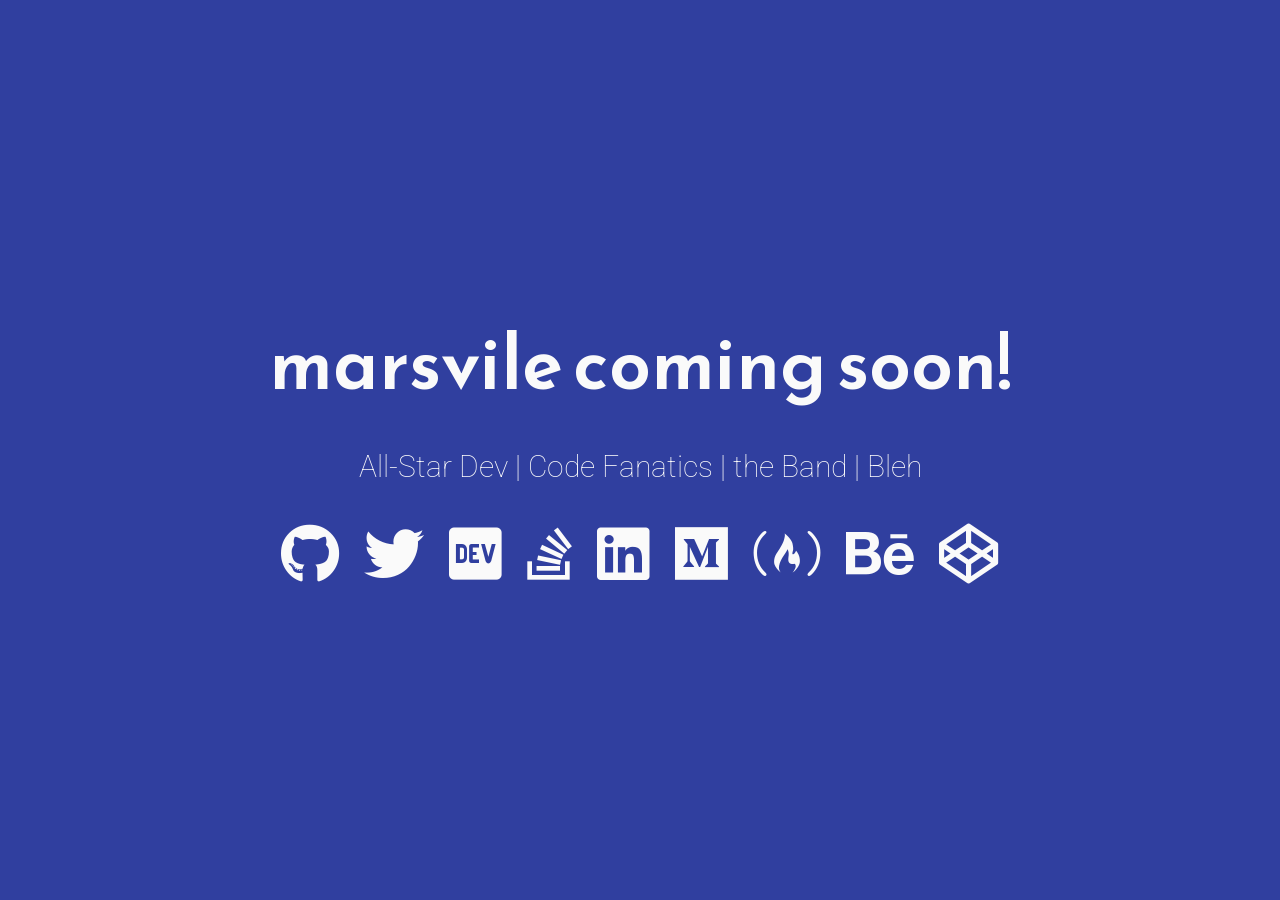
==== index.html @ de9ce1c8 "Update index.html" ====
<!DOCTYPE html>
<html>
<head>
	<meta charset="utf-8">
	<meta http-equiv="X-UA-Compatible" content="IE=edge">
	<meta name="viewport" content="width=device-width, initial-scale=1.0">

	<title>marsvile.com | blue wave company |zeron?Stoud Inc.</title>

	<link rel="icon" href="favicon.ico" type="image/png" />

	<link href="https://fonts.googleapis.com/css?family=Reem+Kufi|Roboto:300" rel="stylesheet">
	<link href="https://use.fontawesome.com/releases/v5.13.1/css/all.css" rel="stylesheet">
	<link rel="stylesheet" href="css/reset.css">
	<link rel="stylesheet" href="css/styles.css">
	<link rel="stylesheet" href="css/themes/indigo-white.css">
	<!-- <link rel="stylesheet" href="css/themes/green-white.css"> -->
	<!-- <link rel="stylesheet" href="css/themes/red-white.css"> -->
	<!-- <link rel="stylesheet" href="css/themes/grey-white.css"> -->
	<!-- <link rel="stylesheet" href="css/themes/white-indigo.css"> -->
	<!-- <link rel="stylesheet" href="css/themes/white-blue.css"> -->
	<!-- <link rel="stylesheet" href="css/themes/white-grey.css"> -->
	<!-- <link rel="stylesheet" href="css/themes/white-red.css"> -->
	<!-- <link rel="stylesheet" href="css/themes/yellow-black.css"> -->
</head>
<body>
	<main>
		<div class="intro">marsvile coming soon!</div>
		<div class="tagline">All-Star Dev | Code Fanatics | the Band | Bleh</div>
		<!-- Find your icons from here - https://fontawesome.com/icons?d=gallery&s=brands -->
		<div class="icons-social">
			<a target="_blank" href="https://github.com/polarbear1000">
        <i class="fab fa-github" aria-hidden="true" title="Github"></i>
        <span class="sr-only">Github</span>
      </a>
      <a target="_blank" href="https://twitter.com/licensedstoud">
        <i class="fab fa-twitter" aria-hidden="true" title="Twitter"></i>
        <span class="sr-only">Twitter</span>
      </a>
      <a target="_blank" href="https://dev.to/stoud">
        <i class="fab fa-dev" aria-hidden="true" title="DEV Community"></i>
        <span class="sr-only">DEV Community</span>
      </a>
      <a target="_blank" href="https://stackoverflow.com/story/stoud">
        <i class="fab fa-stack-overflow" aria-hidden="true" title="StackOverflow"></i>
        <span class="sr-only">StackOverflow</span>
      </a>
      <a target="_blank" href="https://www.linkedin.com/in/stoud">
        <i class="fab fa-linkedin" aria-hidden="true" title="LinkedIn"></i>
        <span class="sr-only">LinkedIn</span>
      </a>
      <a target="_blank" href="https://medium.com/stoud">
        <i class="fab fa-medium" aria-hidden="true" title="Medium"></i>
        <span class="sr-only">Medium</span>
      </a>
      <a target="_blank" href="https://www.freecodecamp.org">
        <i class="fab fa-free-code-camp" aria-hidden="true" title="FreeCodeCamp"></i>
        <span class="sr-only">FreeCodeCamp</span>
      </a>
      <a target="_blank" href="https://www.behance.net">
        <i class="fab fa-behance" aria-hidden="true" title="Behance"></i>
        <span class="sr-only">Behance</span>
      </a>
      <a target="_blank" href="https://codepen.io">
        <i class="fab fa-codepen" aria-hidden="true" title="CodePen"></i>
        <span class="sr-only">CodePen</span>
      </a>
    </div>
	</main>
</body>
</html>
---- css/styles.css ----
/* Typography */

html {
	font-family: 'Roboto', sans-serif;
}

@media (min-width: 576px) {
	html {
		font-size: 14px;
	}
}

@media (min-width: 768px) {
	html {
		font-size: 16px;
	}
}

@media (min-width: 992px) {
	html {
		font-size: 18px;
	}
}

@media (min-width: 1200px) {
	html {
		font-size: 20px;
	}
}

.icons-social i {
	font-size: 3em;
}

/* Custom Styles */

main {
	display: flex;
	flex-direction: column;
	min-height: 100vh;
	justify-content: center;
	padding: 0 30px;
	text-align: center;
}

main > .intro {
	font-family: 'Reem Kufi', sans-serif;
	font-size: 3.75em;
	font-weight: 600;
}

main > .tagline {
	font-size: 1.5rem;
	margin: 1.5rem 0;
	font-weight: 100;
}

.icons-social i {
	padding: 10px;
}

.icons-social a {
  text-decoration: none;
}

.devto {
	margin-bottom: -0.20rem;
}

.devto svg {
	margin-bottom: -0.20rem;
	margin-left: 0.675rem;;
	width: 2.65rem;
	height: 2.65rem;
}
---- css/themes/indigo-white.css ----
/* Theme */

main {
	background: #303F9F;
	color: #FAFAFA;
}

.icons-social a {
	color: #FAFAFA;
}

.icons-social a svg path{
	fill: #FAFAFA;
}
---- css/themes/green-white.css ----
/* Theme */

main {
	background: #43A047;
	color: #FAFAFA;
}

.icons-social a {
	color: #FAFAFA;
}

.icons-social a svg path{
	fill: #FAFAFA;
}
---- css/themes/red-white.css ----
/* Theme */

main {
	background: #AF3D4E;
	color: #FAFAFA;
}

.icons-social a {
	color: #FAFAFA;
}

.icons-social a svg path{
	fill: #FAFAFA;
}
---- css/themes/grey-white.css ----
/* Theme */

main {
	background: #485564;
	color: #FAFAFA;
}

.icons-social a {
	color: #FAFAFA;
}

.icons-social a svg path{
	fill: #FAFAFA;
}
---- css/themes/white-indigo.css ----
/* Theme */

main {
	background: #E8EAF6;
	color: #303F9F;
}

.icons-social a {
	color: #303F9F;
}

.icons-social a svg path{
	fill: #303F9F;
}
---- css/themes/white-blue.css ----
/* Theme */

main {
	background: #FAFAFA;
	color: #0277BD;
}

.icons-social a {
	color: #0277BD;
}

.icons-social a svg path{
	fill: #0277BD;
}
---- css/themes/white-grey.css ----
/* Theme */

main {
	background: #EDEDED;
	color: #4B5658;
}

.icons-social a {
	color: #4B5658;
}

.icons-social a svg path{
	fill: #4B5658;
}
---- css/themes/white-red.css ----
/* Theme */

main {
	background: #EDEDED;
	color: #AF3D4E;
}

.icons-social a {
	color: #AF3D4E;
}

.icons-social a svg path{
	fill: #AF3D4E;
}
---- css/themes/yellow-black.css ----
/* Theme */

main {
	background: #FFEB3B;
	color: #1E1E1E;
}

.icons-social a {
	color: #1E1E1E;
}

.icons-social a svg path{
	fill: #1E1E1E;
}
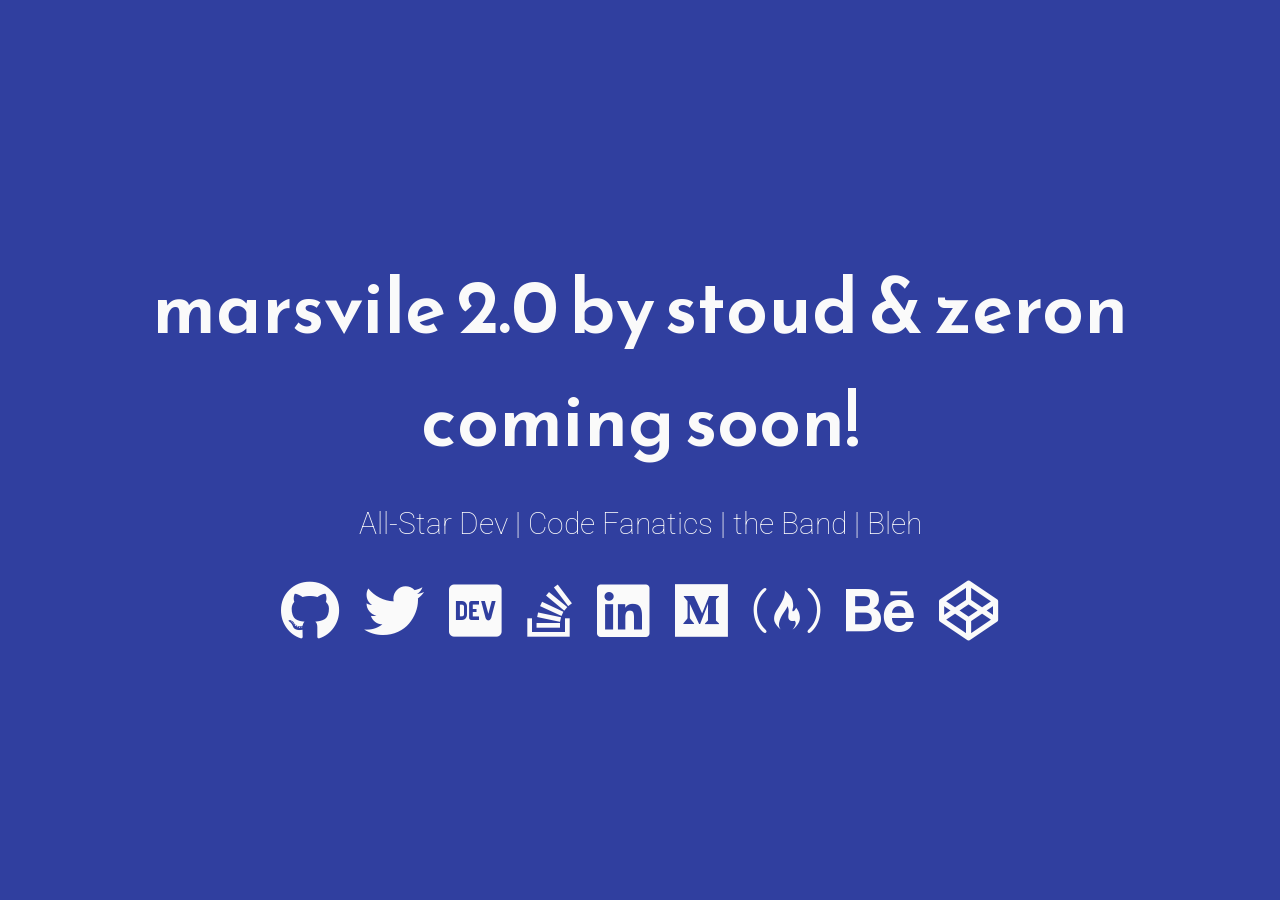
==== commit b400a53a: "Update index.html" ====
--- a/index.html
+++ b/index.html
@@ -5,7 +5,7 @@
 	<meta http-equiv="X-UA-Compatible" content="IE=edge">
 	<meta name="viewport" content="width=device-width, initial-scale=1.0">
 
-	<title>marsvile.com | blue wave company |zeron?Stoud Inc.</title>
+	<title>marsvile.com |BlueWave |zeron |Stoud Inc.</title>
 
 	<link rel="icon" href="favicon.ico" type="image/png" />
 
@@ -25,7 +25,7 @@
 </head>
 <body>
 	<main>
-		<div class="intro">marsvile coming soon!</div>
+		<div class="intro">marsvile 2.0 by stoud & zeron coming soon!</div>
 		<div class="tagline">All-Star Dev | Code Fanatics | the Band | Bleh</div>
 		<!-- Find your icons from here - https://fontawesome.com/icons?d=gallery&s=brands -->
 		<div class="icons-social">
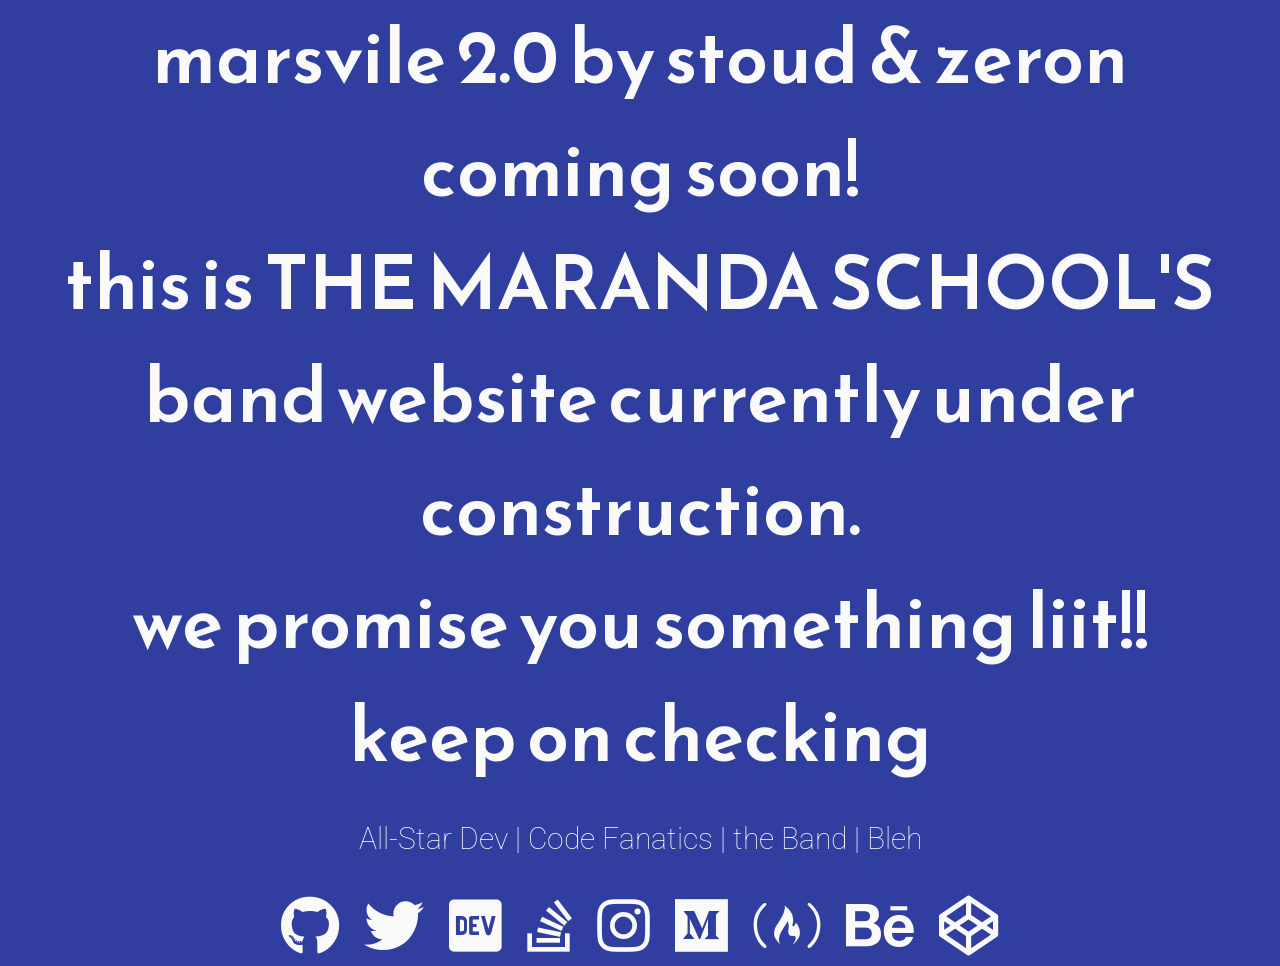
==== commit aa8a45f3: "Update index.html" ====
--- a/index.html
+++ b/index.html
@@ -25,7 +25,10 @@
 </head>
 <body>
 	<main>
-		<div class="intro">marsvile 2.0 by stoud & zeron coming soon!</div>
+		<div class="intro">marsvile 2.0 by stoud & zeron coming soon!
+		<br>this is THE MARANDA SCHOOL'S band website currently under construction.
+		<br>we promise you something liit!!<br>
+		keep on checking</div>
 		<div class="tagline">All-Star Dev | Code Fanatics | the Band | Bleh</div>
 		<!-- Find your icons from here - https://fontawesome.com/icons?d=gallery&s=brands -->
 		<div class="icons-social">
@@ -45,9 +48,9 @@
         <i class="fab fa-stack-overflow" aria-hidden="true" title="StackOverflow"></i>
         <span class="sr-only">StackOverflow</span>
       </a>
-      <a target="_blank" href="https://www.linkedin.com/in/stoud">
-        <i class="fab fa-linkedin" aria-hidden="true" title="LinkedIn"></i>
-        <span class="sr-only">LinkedIn</span>
+      <a target="_blank" href="https://www.instagram.com/_.stoud._">
+        <i class="fab fa-instagram" aria-hidden="true" title="instagram"></i>
+        <span class="sr-only">IG</span>
       </a>
       <a target="_blank" href="https://medium.com/stoud">
         <i class="fab fa-medium" aria-hidden="true" title="Medium"></i>
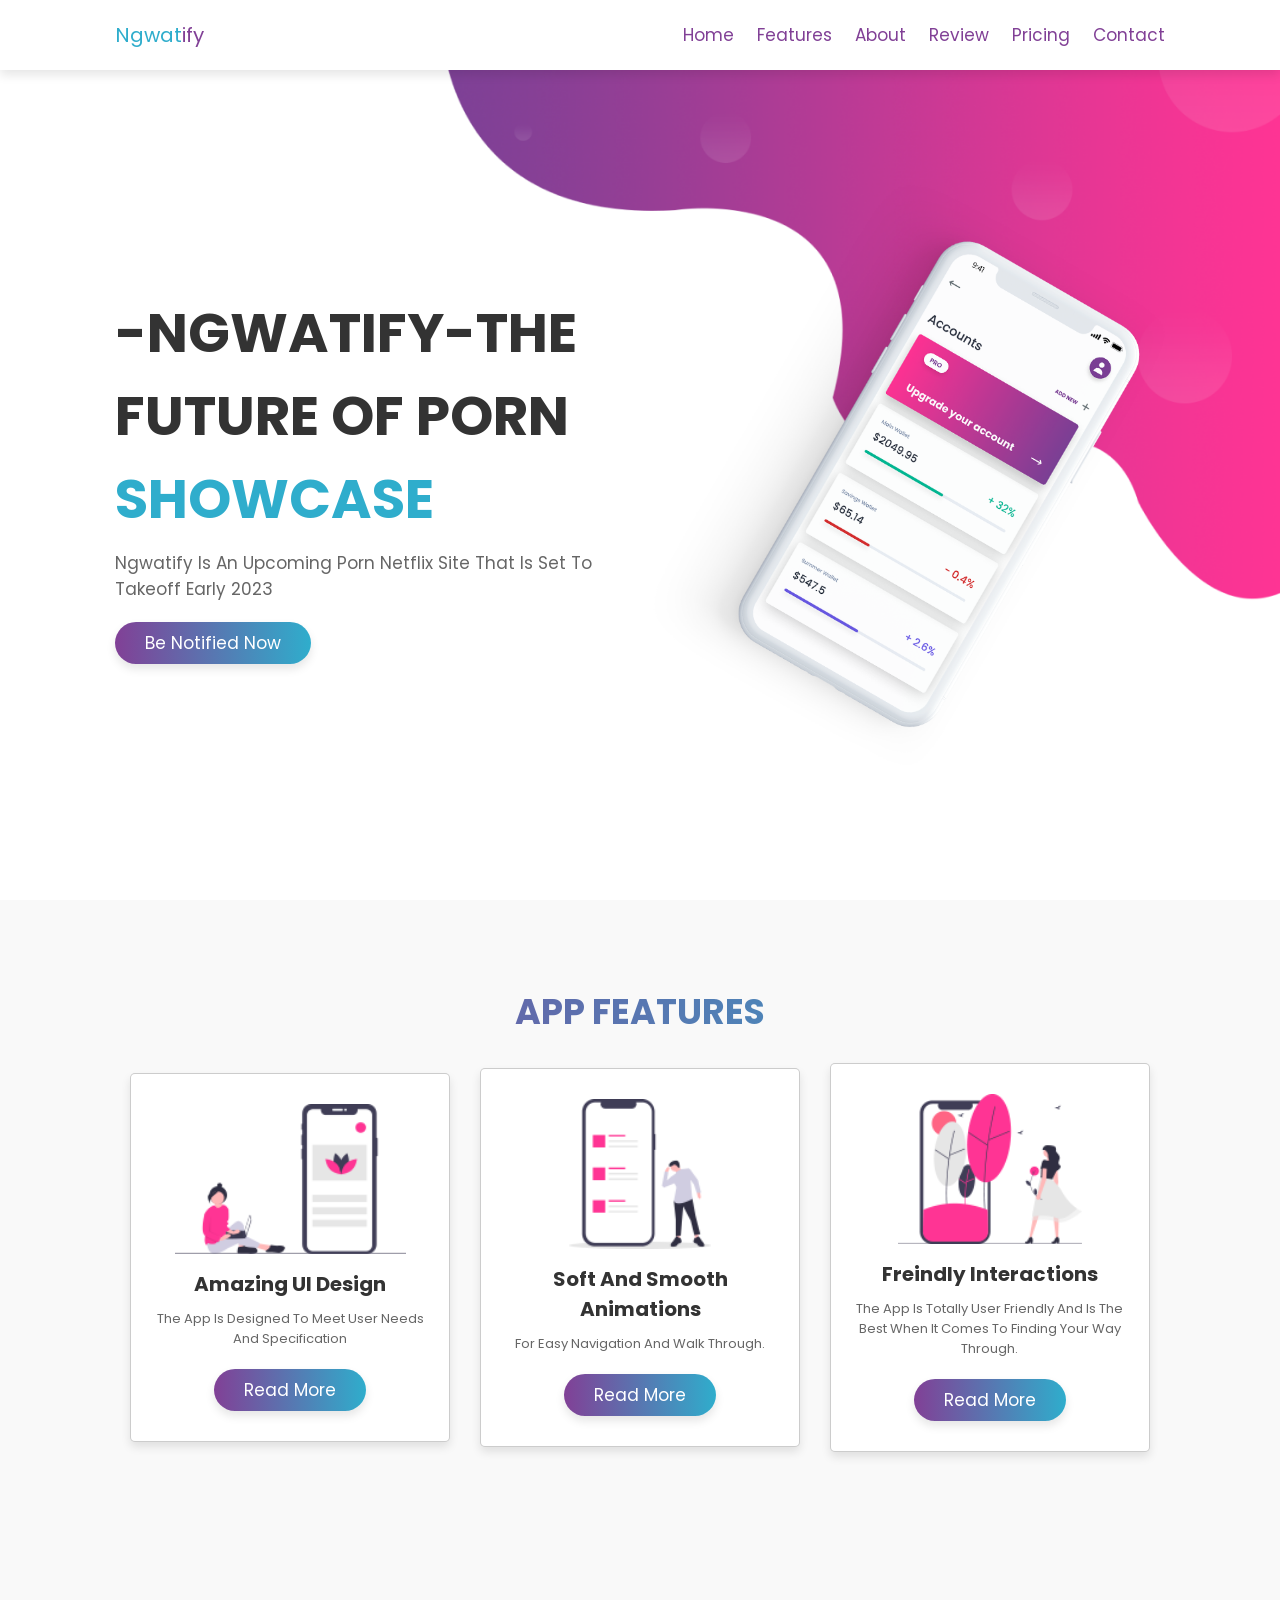
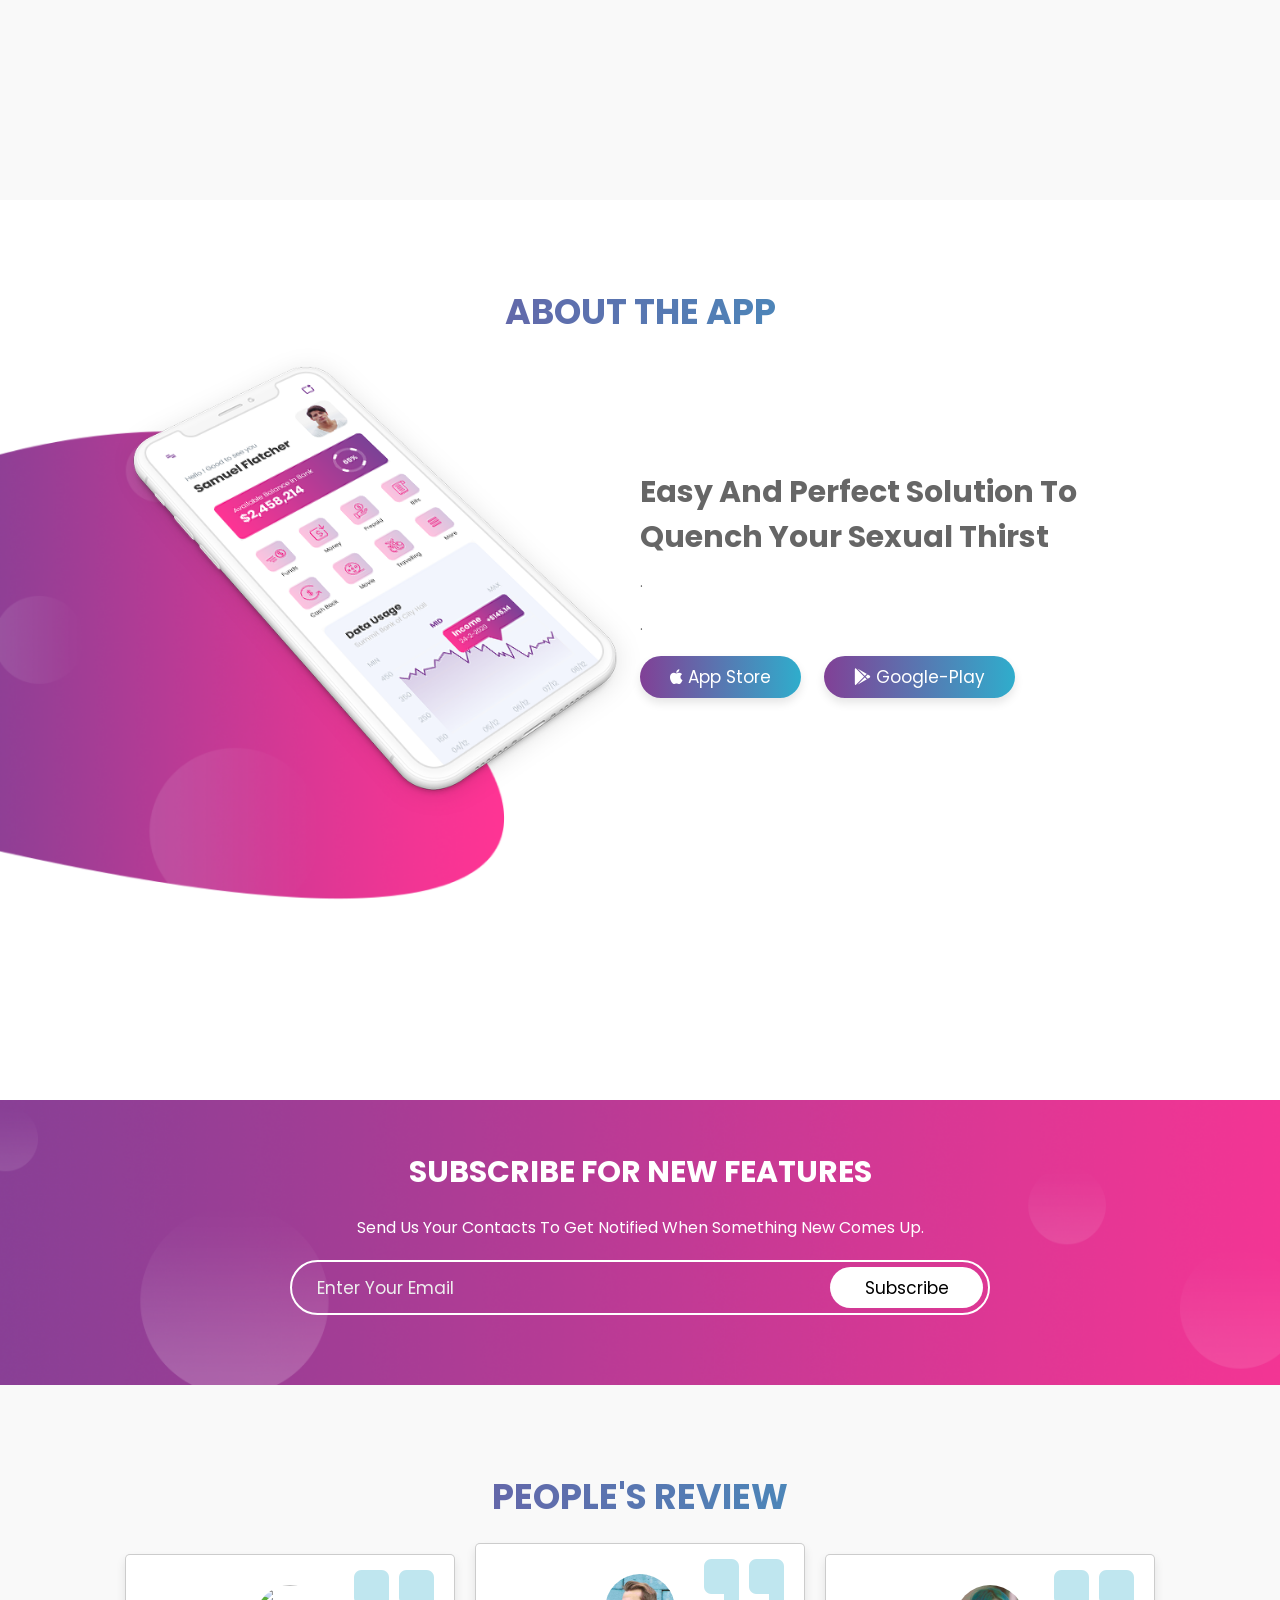
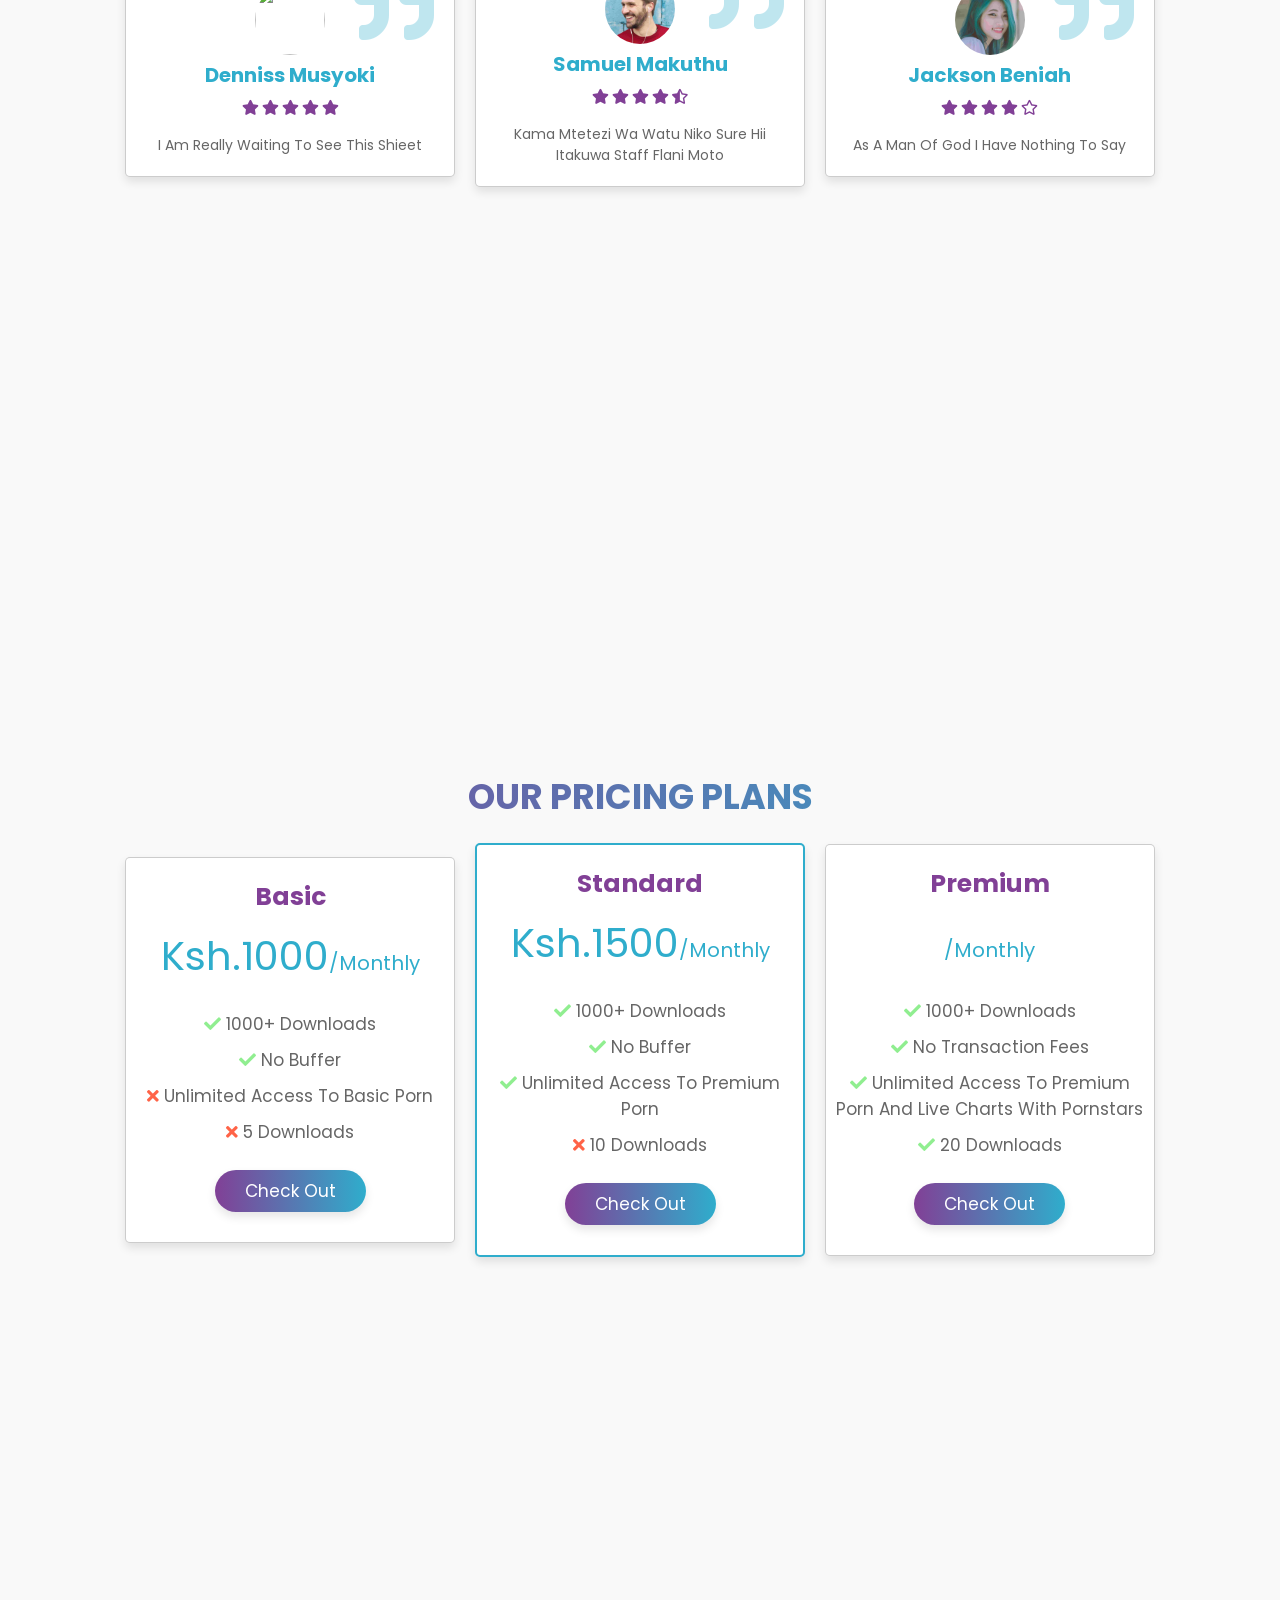
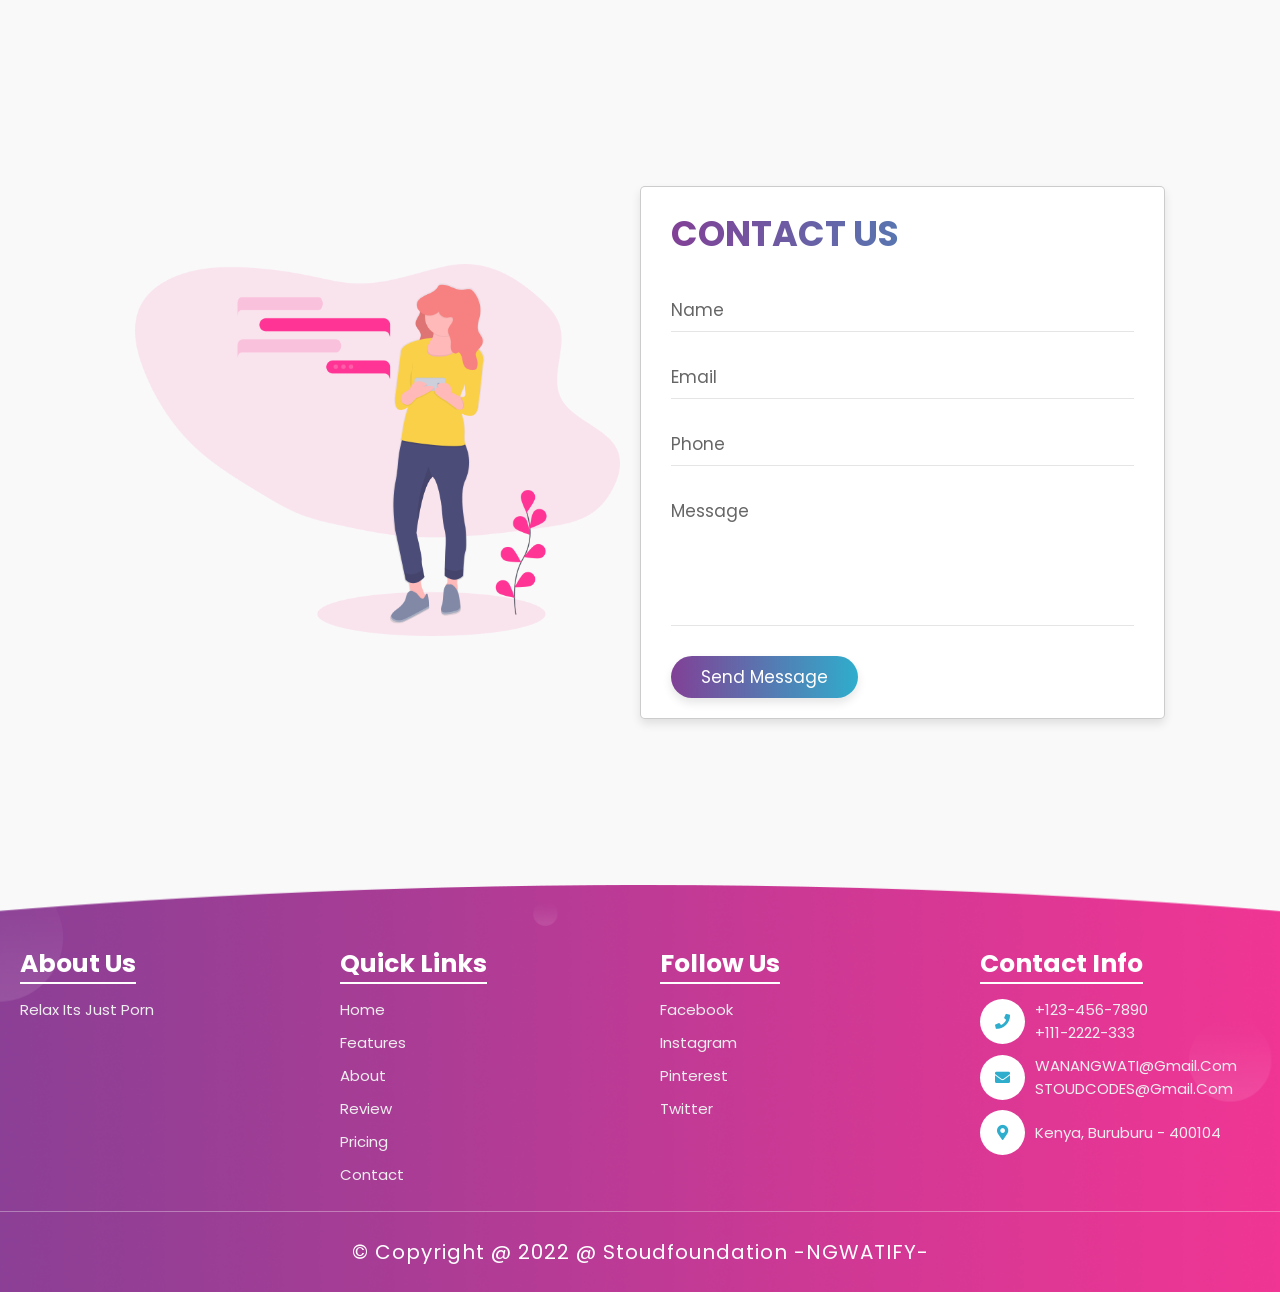
==== commit f6775ae0: "Add files via upload" ====
--- a/index.html
+++ b/index.html
@@ -1,74 +1,364 @@
 <!DOCTYPE html>
-<html>
+<html lang="en">
 <head>
-	<meta charset="utf-8">
-	<meta http-equiv="X-UA-Compatible" content="IE=edge">
-	<meta name="viewport" content="width=device-width, initial-scale=1.0">
-
-	<title>marsvile.com |BlueWave |zeron |Stoud Inc.</title>
-
-	<link rel="icon" href="favicon.ico" type="image/png" />
-
-	<link href="https://fonts.googleapis.com/css?family=Reem+Kufi|Roboto:300" rel="stylesheet">
-	<link href="https://use.fontawesome.com/releases/v5.13.1/css/all.css" rel="stylesheet">
-	<link rel="stylesheet" href="css/reset.css">
-	<link rel="stylesheet" href="css/styles.css">
-	<link rel="stylesheet" href="css/themes/indigo-white.css">
-	<!-- <link rel="stylesheet" href="css/themes/green-white.css"> -->
-	<!-- <link rel="stylesheet" href="css/themes/red-white.css"> -->
-	<!-- <link rel="stylesheet" href="css/themes/grey-white.css"> -->
-	<!-- <link rel="stylesheet" href="css/themes/white-indigo.css"> -->
-	<!-- <link rel="stylesheet" href="css/themes/white-blue.css"> -->
-	<!-- <link rel="stylesheet" href="css/themes/white-grey.css"> -->
-	<!-- <link rel="stylesheet" href="css/themes/white-red.css"> -->
-	<!-- <link rel="stylesheet" href="css/themes/yellow-black.css"> -->
+    <meta charset="UTF-8">
+    <meta name="viewport" content="width=device-width, initial-scale=1.0">
+    <title>ngwatify</title>
+
+    <!-- font awesome cdn link  -->
+    <link rel="stylesheet" href="https://cdnjs.cloudflare.com/ajax/libs/font-awesome/5.15.3/css/all.min.css">
+
+    <!-- custom css file link  -->
+    <link rel="stylesheet" href="css/style.css">
+
 </head>
 <body>
-	<main>
-		<div class="intro">marsvile 2.0 by stoud & zeron coming soon!
-		<br>this is THE MARANDA SCHOOL'S band website currently under construction.
-		<br>we promise you something liit!!<br>
-		keep on checking</div>
-		<div class="tagline">All-Star Dev | Code Fanatics | the Band | Bleh</div>
-		<!-- Find your icons from here - https://fontawesome.com/icons?d=gallery&s=brands -->
-		<div class="icons-social">
-			<a target="_blank" href="https://github.com/polarbear1000">
-        <i class="fab fa-github" aria-hidden="true" title="Github"></i>
-        <span class="sr-only">Github</span>
-      </a>
-      <a target="_blank" href="https://twitter.com/licensedstoud">
-        <i class="fab fa-twitter" aria-hidden="true" title="Twitter"></i>
-        <span class="sr-only">Twitter</span>
-      </a>
-      <a target="_blank" href="https://dev.to/stoud">
-        <i class="fab fa-dev" aria-hidden="true" title="DEV Community"></i>
-        <span class="sr-only">DEV Community</span>
-      </a>
-      <a target="_blank" href="https://stackoverflow.com/story/stoud">
-        <i class="fab fa-stack-overflow" aria-hidden="true" title="StackOverflow"></i>
-        <span class="sr-only">StackOverflow</span>
-      </a>
-      <a target="_blank" href="https://www.instagram.com/_.stoud._">
-        <i class="fab fa-instagram" aria-hidden="true" title="instagram"></i>
-        <span class="sr-only">IG</span>
-      </a>
-      <a target="_blank" href="https://medium.com/stoud">
-        <i class="fab fa-medium" aria-hidden="true" title="Medium"></i>
-        <span class="sr-only">Medium</span>
-      </a>
-      <a target="_blank" href="https://www.freecodecamp.org">
-        <i class="fab fa-free-code-camp" aria-hidden="true" title="FreeCodeCamp"></i>
-        <span class="sr-only">FreeCodeCamp</span>
-      </a>
-      <a target="_blank" href="https://www.behance.net">
-        <i class="fab fa-behance" aria-hidden="true" title="Behance"></i>
-        <span class="sr-only">Behance</span>
-      </a>
-      <a target="_blank" href="https://codepen.io">
-        <i class="fab fa-codepen" aria-hidden="true" title="CodePen"></i>
-        <span class="sr-only">CodePen</span>
-      </a>
-    </div>
-	</main>
+    
+<!-- header section starts  -->
+
+<header>
+
+    <a href="#" class="logo"><span>ngwat</span>ify</a>
+
+    <input type="checkbox" id="menu-bar">
+    <label for="menu-bar" class="fas fa-bars"></label>
+
+    <nav class="navbar">
+        <a href="#home">home</a>
+        <a href="#features">features</a>
+        <a href="#about">about</a>
+        <a href="#review">review</a>
+        <a href="#pricing">pricing</a>
+        <a href="#contact">contact</a>
+    </nav>
+
+</header>
+
+<!-- header section ends -->
+
+<!-- home section starts  -->
+
+<section class="home" id="home">
+
+    <div class="content">
+        <h3>-NGWATIFY-the future of porn <span>showcase</span></h3>
+        <p>ngwatify is an upcoming porn netflix site that is set to takeoff early 2023</p>
+        <a href="#" class="btn">be notified now</a>
+    </div>
+
+    <div class="image">
+        <img src="images/home-img.png" alt="">
+    </div>
+
+</section>
+
+<!-- home section ends -->
+
+<!-- features section starts  -->
+
+<section class="features" id="features">
+
+    <h1 class="heading"> app features </h1>
+
+    <div class="box-container">
+
+        <div class="box">
+            <img src="images/f-icon1.png" alt="">
+            <h3>amazing UI design</h3>
+            <p>the app is designed to meet user needs and specification</p>
+            <a href="#" class="btn">read more</a>
+        </div>
+
+        <div class="box">
+            <img src="images/f-icon2.png" alt="">
+            <h3>soft and smooth animations</h3>
+            <p>for easy navigation and walk through.</p>
+            <a href="#" class="btn">read more</a>
+        </div>
+
+        <div class="box">
+            <img src="images/f-icon3.png" alt="">
+            <h3>freindly interactions</h3>
+            <p>the app is totally user friendly and is the best when it comes to finding your way through.</p>
+            <a href="#" class="btn">read more</a>
+        </div>
+
+    </div>
+
+</section>
+
+<!-- features section ends -->
+
+<!-- about section starts  -->
+
+<section class="about" id="about">
+
+    <h1 class="heading"> about the app </h1>
+
+    <div class="column">
+
+        <div class="image">
+            <img src="images/about-img.png" alt="">
+        </div>
+
+        <div class="content">
+            <h3>Easy And Perfect Solution to quench your sexual thirst</h3>
+            <p>.</p>
+            <p>.</p>
+            <div class="buttons">
+                <a href="#" class="btn"> <i class="fab fa-apple"></i> app store </a>
+                <a href="#" class="btn"> <i class="fab fa-google-play"></i> google-play </a>
+            </div>
+        </div>
+
+    </div>
+
+</section>
+
+<!-- about section ends -->
+
+<!-- newsletter  -->
+
+<div class="newsletter">
+
+    <h3>Subscribe For New Features</h3>
+    <p>send us your contacts to get notified when something new comes up.</p>
+    <form action="">
+        <input type="email" placeholder="enter your email">
+        <input type="submit" value="Subscribe">
+    </form>
+
+</div>
+
+<!-- review section starts  -->
+
+<section class="review" id="review">
+
+    <h1 class="heading"> people's review </h1>
+
+    <div class="box-container">
+
+        <div class="box">
+            <i class="fas fa-quote-right"></i>
+            <div class="user">
+                <img src="" alt="">
+                <h3>denniss musyoki</h3>
+                <div class="stars">
+                    <i class="fas fa-star"></i>
+                    <i class="fas fa-star"></i>
+                    <i class="fas fa-star"></i>
+                    <i class="fas fa-star"></i>
+                    <i class="fas fa-star"></i>
+                </div>
+                <div class="comment">
+                    i am really waiting to see this shieet
+                </div>
+            </div>
+        </div>
+
+        <div class="box">
+            <i class="fas fa-quote-right"></i>
+            <div class="user">
+                <img src="images/pic2.png" alt="">
+                <h3>samuel makuthu</h3>
+                <div class="stars">
+                    <i class="fas fa-star"></i>
+                    <i class="fas fa-star"></i>
+                    <i class="fas fa-star"></i>
+                    <i class="fas fa-star"></i>
+                    <i class="fas fa-star-half-alt"></i>
+                </div>
+                <div class="comment">
+                    kama mtetezi wa watu niko sure hii itakuwa staff flani moto
+                </div>
+            </div>
+        </div>
+
+        <div class="box">
+            <i class="fas fa-quote-right"></i>
+            <div class="user">
+                <img src="images/pic3.png" alt="">
+                <h3>jackson beniah</h3>
+                <div class="stars">
+                    <i class="fas fa-star"></i>
+                    <i class="fas fa-star"></i>
+                    <i class="fas fa-star"></i>
+                    <i class="fas fa-star"></i>
+                    <i class="far fa-star"></i>
+                </div>
+                <div class="comment">
+                    as a man of god i have nothing to say
+                </div>
+            </div>
+        </div>
+
+    </div>
+
+</section>
+
+<!-- review section ends -->
+
+<!-- pricing section starts  -->
+
+<section class="pricing" id="pricing">
+
+    <h1 class="heading"> Our Pricing Plans </h1>
+
+    <div class="box-container">
+
+        <div class="box">
+            <h3 class="title">basic</h3>
+            <div class="price">ksh.1000<span>/monthly</span></div>
+            <ul>
+                <li> <i class="fas fa-check"></i> 1000+ downloads </li>
+                <li> <i class="fas fa-check"></i> No buffer </li>
+                <li> <i class="fas fa-times"></i> unlimited access to basic porn </li>
+                <li> <i class="fas fa-times"></i> 5 downloads </li>
+            </ul>
+            <a href="#" class="btn">check out</a>
+        </div>
+
+        <div class="box">
+            <h3 class="title">standard</h3>
+            <div class="price">ksh.1500<span>/monthly</span></div>
+            <ul>
+                <li> <i class="fas fa-check"></i> 1000+ downloads </li>
+                <li> <i class="fas fa-check"></i> No buffer </li>
+                <li> <i class="fas fa-check"></i> unlimited access to premium porn </li>
+                <li> <i class="fas fa-times"></i> 10 downloads </li>
+            </ul>
+            <a href="#" class="btn">check out</a>
+        </div>
+
+        <div class="box">
+            <h3 class="title">premium</h3>
+            <div class="price"><ksh class="2500"></ksh><span>/monthly</span></div>
+            <ul>
+                <li> <i class="fas fa-check"></i> 1000+ downloads </li>
+                <li> <i class="fas fa-check"></i> No transaction fees </li>
+                <li> <i class="fas fa-check"></i> unlimited access to premium porn and live charts with pornstars</li>
+                <li> <i class="fas fa-check"></i> 20 downloads </li>
+            </ul>
+            <a href="#" class="btn">check out</a>
+        </div>
+
+    </div>
+
+</section>
+
+<!-- pricing section ends -->
+
+<!-- contact section starts  -->
+
+<section class="contact" id="contact">
+
+    <div class="image">
+        <img src="images/contact-img.png" alt="">
+    </div>
+
+    <form action="">
+
+        <h1 class="heading">contact us</h1>
+
+        <div class="inputBox">
+            <input type="text" required>
+            <label>name</label>
+        </div>
+
+        <div class="inputBox">
+            <input type="email" required>
+            <label>email</label>
+        </div>
+
+        <div class="inputBox">
+            <input type="number" required>
+            <label>phone</label>
+        </div>
+
+        <div class="inputBox">
+            <textarea required name="" id="" cols="30" rows="10"></textarea>
+            <label>message</label>
+        </div>
+
+        <input type="submit" class="btn" value="send message">
+
+    </form>
+
+</section>
+
+<!-- contact section edns -->
+
+<!-- footer section starts  -->
+
+<div class="footer">
+
+    <div class="box-container">
+
+        <div class="box">
+            <h3>about us</h3>
+            <p>relax its just porn</p>
+        </div>
+
+        <div class="box">
+            <h3>quick links</h3>
+            <a href="#">home</a>
+            <a href="#">features</a>
+            <a href="#">about</a>
+            <a href="#">review</a>
+            <a href="#">pricing</a>
+            <a href="#">contact</a>
+        </div>
+
+        <div class="box">
+            <h3>follow us</h3>
+            <a href="#">facebook</a>
+            <a href="#">instagram</a>
+            <a href="#">pinterest</a>
+            <a href="#">twitter</a>
+        </div>
+
+        <div class="box">
+            <h3>contact info</h3>
+            <div class="info">
+                <i class="fas fa-phone"></i>
+                <p> +123-456-7890 <br> +111-2222-333 </p>
+            </div>
+            <div class="info">
+                <i class="fas fa-envelope"></i>
+                <p> WANANGWATI@gmail.com <br> STOUDCODES@gmail.com </p>
+            </div>
+            <div class="info">
+                <i class="fas fa-map-marker-alt"></i>
+                <p> kenya, buruburu - 400104 </p>
+            </div>
+        </div>
+
+    </div>
+
+    <h1 class="credit"> &copy; copyright @ 2022 @ stoudfoundation -NGWATIFY- </h1>
+
+</div>
+
+<!-- footer section ends -->
+
+
+
+
+
+
+
+
+
+
+
+
+
+
+
+
+
+
+
+
 </body>
-</html>
+</html>
--- a/css/style.css
+++ b/css/style.css
@@ -0,0 +1,646 @@
+@import url('https://fonts.googleapis.com/css2?family=Poppins:wght@100;200;300;400&display=swap');
+
+:root{
+    --purple:#814096;
+    --pink:#2fadcc;
+    --gradient:linear-gradient(90deg, var(--purple), var(--pink));
+}
+
+*{
+    font-family: 'Poppins', sans-serif;
+    margin:0; padding:0;
+    box-sizing: border-box;
+    text-decoration: none;
+    outline: none; border:none;
+    text-transform: capitalize;
+}
+
+*::selection{
+    background:var(--pink);
+    color:#fff;
+}
+
+html{
+    font-size: 62.5%;
+    overflow-x: hidden;
+}
+
+body{
+    background:#f9f9f9;
+}
+
+section{
+    min-height: 100vh;
+    padding:0 9%;
+    padding-top: 7.5rem;
+    padding-bottom: 2rem;
+}
+
+.btn{
+    display: inline-block;
+    margin-top: 1rem;
+    padding:.8rem 3rem;
+    border-radius: 5rem;
+    background:var(--gradient);
+    font-size: 1.7rem;
+    color:#fff;
+    cursor: pointer;
+    box-shadow: 0 .5rem 1rem rgba(0,0,0,.1);
+    transition: all .3s linear;
+}
+
+.btn:hover{
+    transform: scale(1.1);
+}
+
+.heading{
+    text-align: center;
+    background:var(--gradient);
+    color:transparent;
+    -webkit-background-clip: text;
+    background-clip: text;
+    font-size: 3.5rem;
+    text-transform: uppercase;
+    padding:1rem;
+}
+
+header{
+    position: fixed;
+    top:0; left:0;
+    width:100%;
+    background:#fff;
+    box-shadow: 0 .5rem 1rem rgba(0,0,0,.1);
+    padding:2rem 9%;
+    display: flex;
+    align-items: center;
+    justify-content: space-between;
+    z-index: 1000;
+}
+
+header .logo{
+    font-size: 2rem;
+    color:var(--purple);
+}
+
+header .logo span{
+    color:var(--pink);
+}
+
+header .navbar a{
+    font-size: 1.7rem;
+    margin-left: 2rem;
+    color:var(--purple);
+}
+
+header .navbar a:hover{
+    color:var(--pink);
+}
+
+header input{
+    display: none;
+}
+
+header label{
+    font-size: 3rem;
+    color:var(--purple);
+    cursor: pointer;
+    visibility: hidden;
+    opacity: 0;
+}
+
+.home{
+    display: flex;
+    align-items: center;
+    justify-content: center;
+    background:url(../images/home-bg-img.png) no-repeat;
+    background-size: cover;
+    background-position: center;
+}
+
+.home .image img{
+    width:40vw;
+    animation: float 3s linear infinite;
+}
+
+@keyframes float{
+    0%, 100%{
+        transform: translateY(0rem);
+    }
+    50%{
+        transform: translateY(-3.5rem);
+    }
+}
+
+.home .content h3{
+    font-size: 5.5rem;
+    color:#333;
+    text-transform: uppercase;
+}
+
+.home .content h3 span{
+    color:var(--pink);
+    text-transform: uppercase;
+}
+
+.home .content p{
+    font-size: 1.7rem;
+    color:#666;
+    padding:1rem 0;
+}
+
+.features .box-container{
+    display: flex;
+    align-items: center;
+    justify-content: center;
+    flex-wrap: wrap;
+}
+
+.features .box-container .box{
+    flex:1 1 30rem;
+    background:#fff;
+    border-radius: .5rem;
+    border:.1rem solid rgba(0,0,0,.2);
+    box-shadow: 0 .5rem 1rem rgba(0,0,0,.1);
+    margin:1.5rem;
+    padding:3rem 2rem;
+    border-radius: .5rem;
+    text-align: center;
+    transition: .2s linear;
+}
+
+.features .box-container .box img{
+    height: 15rem;
+}
+
+.features .box-container .box h3{
+    font-size: 2rem;
+    color:#333;
+    padding-top: 1rem;
+}
+
+.features .box-container .box p{
+    font-size: 1.3rem;
+    color:#666;
+    padding: 1rem 0;
+}
+
+.about{
+    background:url(../images/about-bg.png) no-repeat;
+    background-size: cover;
+    background-position: center;
+    padding-bottom: 3rem;
+}
+
+.about .column{
+    display: flex;
+    align-items: center;
+    justify-content: center;
+    flex-wrap: wrap;
+}
+
+.about .column .image{
+    flex:1 1 40rem;
+}
+
+.about .column .image img{
+    width:100%;
+}
+
+.about .column .content{
+    flex:1 1 40rem;
+}
+
+.about .column .content h3{
+    font-size: 3rem;
+    color:#666;
+}
+
+.about .column .content p{
+    font-size: 1.5rem;
+    color:#666;
+    padding:1rem 0;
+}
+
+.about .column .content .buttons a:last-child{
+    margin-left: 2rem;
+}
+
+.newsletter{
+    text-align: center;
+    padding:5rem 1rem;
+    background:url(../images/subscribe-bg.png) no-repeat;
+    background-size: cover;
+    background-position: center;
+}
+
+.newsletter h3{
+    color:#fff;
+    font-size: 3rem;
+    text-transform: uppercase;
+}
+
+.newsletter p{
+    color:#fff;
+    font-size: 1.6rem;
+    margin:2rem auto;
+    width:70rem;
+}
+
+.newsletter form{
+    display: flex;
+    max-width: 70rem;
+    border:.2rem solid #fff;
+    padding:.5rem;
+    border-radius: 5rem;
+    margin:2rem auto;
+    height:5.5rem;
+}
+
+.newsletter form input[type="email"]{
+    padding:0 2rem;
+    font-size: 1.7rem;
+    background:none;
+    width:100%;
+    color:#fff;
+    text-transform: none;
+    background:none;
+}
+
+.newsletter form input[type="email"]::placeholder{
+    color:#eee;
+    text-transform: capitalize;
+}
+
+.newsletter form input[type="submit"]{
+    background:#fff;
+    width:20rem;
+    font-size: 1.7rem;
+    border-radius: 5rem;
+    cursor: pointer;
+}
+
+.newsletter form input[type="submit"]:hover{
+    color:var(--pink);
+}
+
+.review .box-container{
+    display: flex;
+    align-items: center;
+    justify-content: center;
+    flex-wrap: wrap;
+}
+
+.review .box-container .box{
+    background:#fff;
+    margin:1rem;
+    padding:1rem;
+    text-align: center;
+    position: relative;
+    border:.1rem solid rgba(0,0,0,.2);
+    box-shadow: 0 .5rem 1rem rgba(0,0,0,.1);
+    flex:1 1 30rem;
+    border-radius: .5rem;
+}
+
+.review .box-container .box .fa-quote-right{
+    position: absolute;
+    top:1rem; right:2rem;
+    font-size: 8rem;
+    color:var(--pink);
+    opacity: .3;
+}
+
+.review .box-container .box .user img{
+    border-radius: 50%;
+    object-fit: cover;
+    height: 7rem;
+    width:7rem;
+    margin-top: 2rem;
+}
+
+.review .box-container .box .user h3{
+    color:var(--pink);
+    font-size: 2rem;
+}
+
+.review .box-container .box .user .stars i{
+    color:var(--purple);
+    font-size: 1.5rem;
+    padding:1rem 0;
+}
+
+.review .box-container .box .comment{
+    color:#666;
+    font-size: 1.4rem;
+    padding:1rem;
+}
+
+.pricing .box-container{
+    display: flex;
+    align-items: center;
+    justify-content: center;
+    flex-wrap: wrap;
+}
+
+.pricing .box-container .box{
+    flex:1 1 27rem;
+    margin:1rem;
+    padding:1rem;
+    background:#fff;
+    border:.1rem solid rgba(0,0,0,.2);
+    box-shadow: 0 .5rem 1rem rgba(0,0,0,.1);
+    border-radius: .5rem;
+    text-align: center;
+    padding-bottom: 3rem;
+}
+
+.pricing .box-container .box:nth-child(2),
+.pricing .box-container .box:hover{
+    border:.2rem solid var(--pink);
+}
+
+.pricing .box-container .box .title{
+    color:var(--purple);
+    font-size: 2.5rem;
+    padding-top: 1rem;
+}
+
+.pricing .box-container .box .price{
+    font-size: 4rem;
+    color:var(--pink);
+    padding:1rem 0;
+}
+
+.pricing .box-container .box .price span{
+    font-size: 2rem;
+}
+
+.pricing .box-container .box ul{
+    padding:1rem 0;
+    list-style: none;
+}
+
+.pricing .box-container .box ul li{
+    font-size: 1.7rem;
+    color:#666;
+    padding:.5rem 0;
+}
+
+.pricing .box-container .box ul li .fa-check{
+    color:lightgreen;
+}
+
+.pricing .box-container .box ul li .fa-times{
+    color:tomato;
+}
+
+.contact{
+    display: flex;
+    align-items: center;
+    justify-content: center;
+    flex-wrap: wrap;
+    padding-bottom: 4rem;
+}
+
+.contact .image{
+    flex:1 1 40rem;
+}
+
+.contact .image img{
+    width:100%;
+    padding:2rem;
+}
+
+.contact form{
+    flex:1 1 40rem;
+    padding:2rem 3rem;
+    border:.1rem solid rgba(0,0,0,.2);
+    box-shadow: 0 .5rem 1rem rgba(0,0,0,.1);
+    border-radius: .5rem;
+    background:#fff;
+}
+
+.contact form .heading{
+    text-align: left;
+    padding:0;
+    padding-bottom: 2rem;
+}
+
+.contact form .inputBox{
+    position: relative;
+}
+
+.contact form .inputBox input, .contact form .inputBox textarea{
+    width:100%;
+    background:none;
+    color:#666;
+    margin:1.5rem 0;
+    padding:.5rem 0;
+    font-size: 1.7rem;
+    border-bottom: .1rem solid rgba(0,0,0,.1);
+    text-transform: none;
+}
+
+.contact form .inputBox textarea{
+    resize: none;
+    height: 13rem;
+}
+
+.contact form .inputBox label{
+    position: absolute;
+    top:1.7rem; left:0;
+    font-size: 1.7rem;
+    color:#666;
+    transition: .2s linear;
+}
+
+.contact form .inputBox input:focus ~ label,
+.contact form .inputBox input:valid ~ label,
+.contact form .inputBox textarea:focus ~ label,
+.contact form .inputBox textarea:valid ~ label{
+    top:-.5rem;
+    font-size: 1.5rem;
+    color:var(--pink);
+}
+
+.footer{
+    padding-top: 3rem;
+    background:url(../images/footer-bg.png) no-repeat;
+    background-size: cover;
+    background-position: center;
+}
+
+.footer .box-container{
+    display: flex;
+    flex-wrap: wrap;
+}
+
+.footer .box-container .box{
+    flex:1 1 25rem;
+    margin:2rem;
+}
+
+.footer .box-container .box h3{
+    font-size: 2.5rem;
+    padding:1rem 0;
+    color:#fff;
+    text-decoration: underline;
+    text-underline-offset: 1rem;
+}
+
+.footer .box-container .box p{
+    font-size: 1.5rem;
+    padding:.5rem 0;
+    color:#eee;
+}
+
+.footer .box-container .box a{
+    display: block;
+    font-size: 1.5rem;
+    padding:.5rem 0;
+    color:#eee;
+}
+
+.footer .box-container .box a:hover{
+    text-decoration: underline;
+}
+
+.footer .box-container .box .info{
+    display: flex;
+    align-items: center;
+}
+
+.footer .box-container .box .info i{
+    margin:.5rem 0;
+    margin-right: 1rem;
+    border-radius: 50%;
+    background:#fff;
+    color:var(--pink);
+    font-size: 1.5rem;
+    height:4.5rem;
+    width:4.5rem;
+    line-height: 4.5rem;
+    text-align: center;
+}
+
+.footer .credit{
+    font-size: 2rem;
+    font-weight: normal;
+    letter-spacing: .1rem;
+    color:#fff;
+    border-top: .1rem solid #fff5;
+    padding:2.5rem 1rem;
+    text-align: center;
+}
+
+
+
+
+
+
+
+
+
+
+
+
+
+
+/* media queries  */
+
+@media (max-width:1200px){
+    
+    html{
+        font-size: 55%;
+    }
+
+}
+
+@media (max-width:991px){
+    
+    section{
+        padding:0 3%;
+        padding-top: 7.5rem;
+        padding-bottom: 2rem;
+    }
+
+}
+
+@media (max-width:768px){
+
+    header label{
+        visibility: visible;
+        opacity: 1;
+    }
+
+    header .navbar{
+        position: absolute;
+        top:100%; left: 0;
+        width:100%;
+        background:#fff;
+        padding:1rem 2rem;
+        border-top: .1rem solid rgba(0,0,0,.2);
+        box-shadow: 0 .5rem 1rem rgba(0,0,0,.1);
+        transform-origin: top;
+        transform: scaleY(0);
+        opacity: 0;
+        transition: .2s linear;
+    }
+
+    header .navbar a{
+        display: block;
+        margin:2rem 0;
+        font-size: 2rem;
+    }
+
+    header input:checked ~ .navbar{
+        transform: scaleY(1);
+        opacity: 1;
+    }
+
+    header input:checked ~ label::before{
+        content:'\f00d';
+    }
+
+    .home{
+        flex-flow: column-reverse;
+    }
+
+    .home .image img{
+        width:100%;
+    }
+
+    .home .content h3{
+        font-size: 3.6rem;
+    }
+
+    .home .content p{
+        font-size: 1.5rem;
+    }
+
+    .about{
+        background-position: right;
+    }
+
+    .newsletter p{
+        width:auto;
+    }
+
+}
+
+@media (max-width:450px){
+    
+    html{
+        font-size: 50%;
+    }
+
+    .about .column .content .buttons a{
+        width:100%;
+        text-align: center;
+    }
+
+    .about .column .content .buttons a:last-child{
+        margin: 1rem 0;
+    }
+
+}
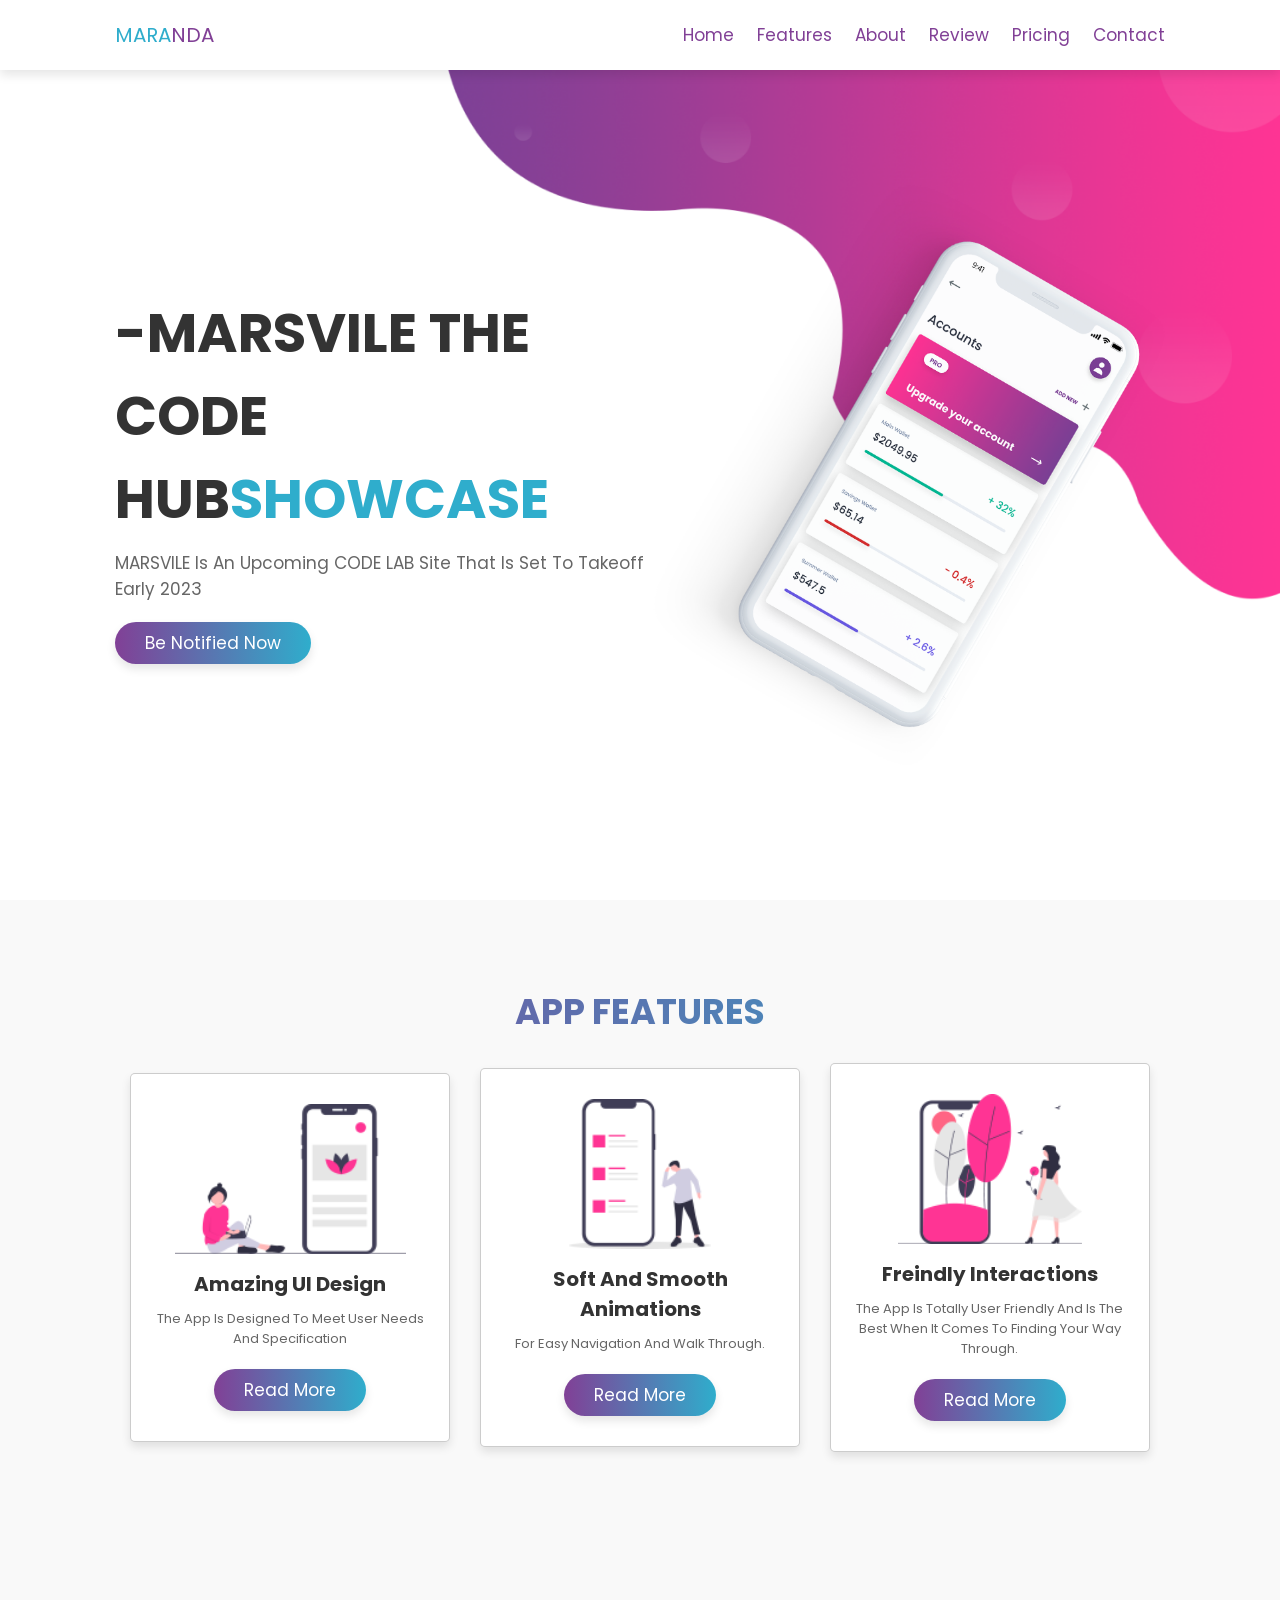
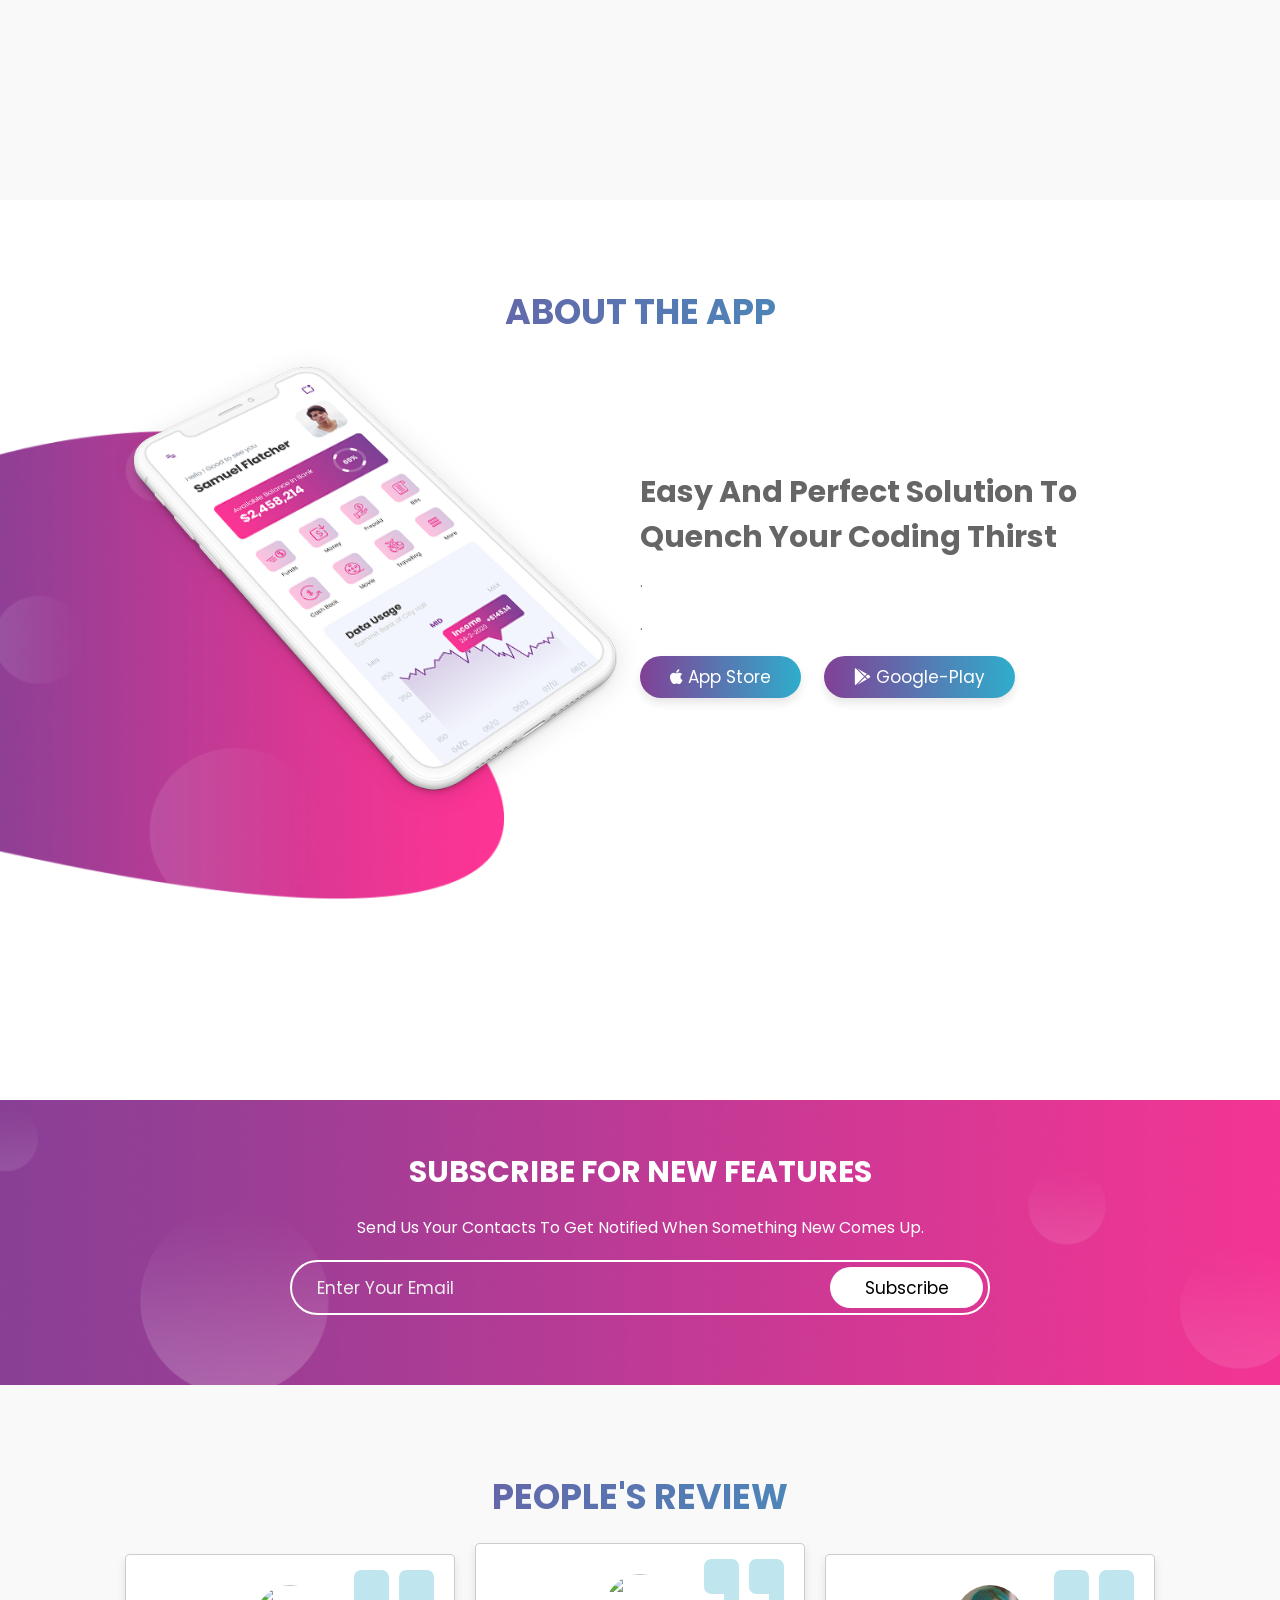
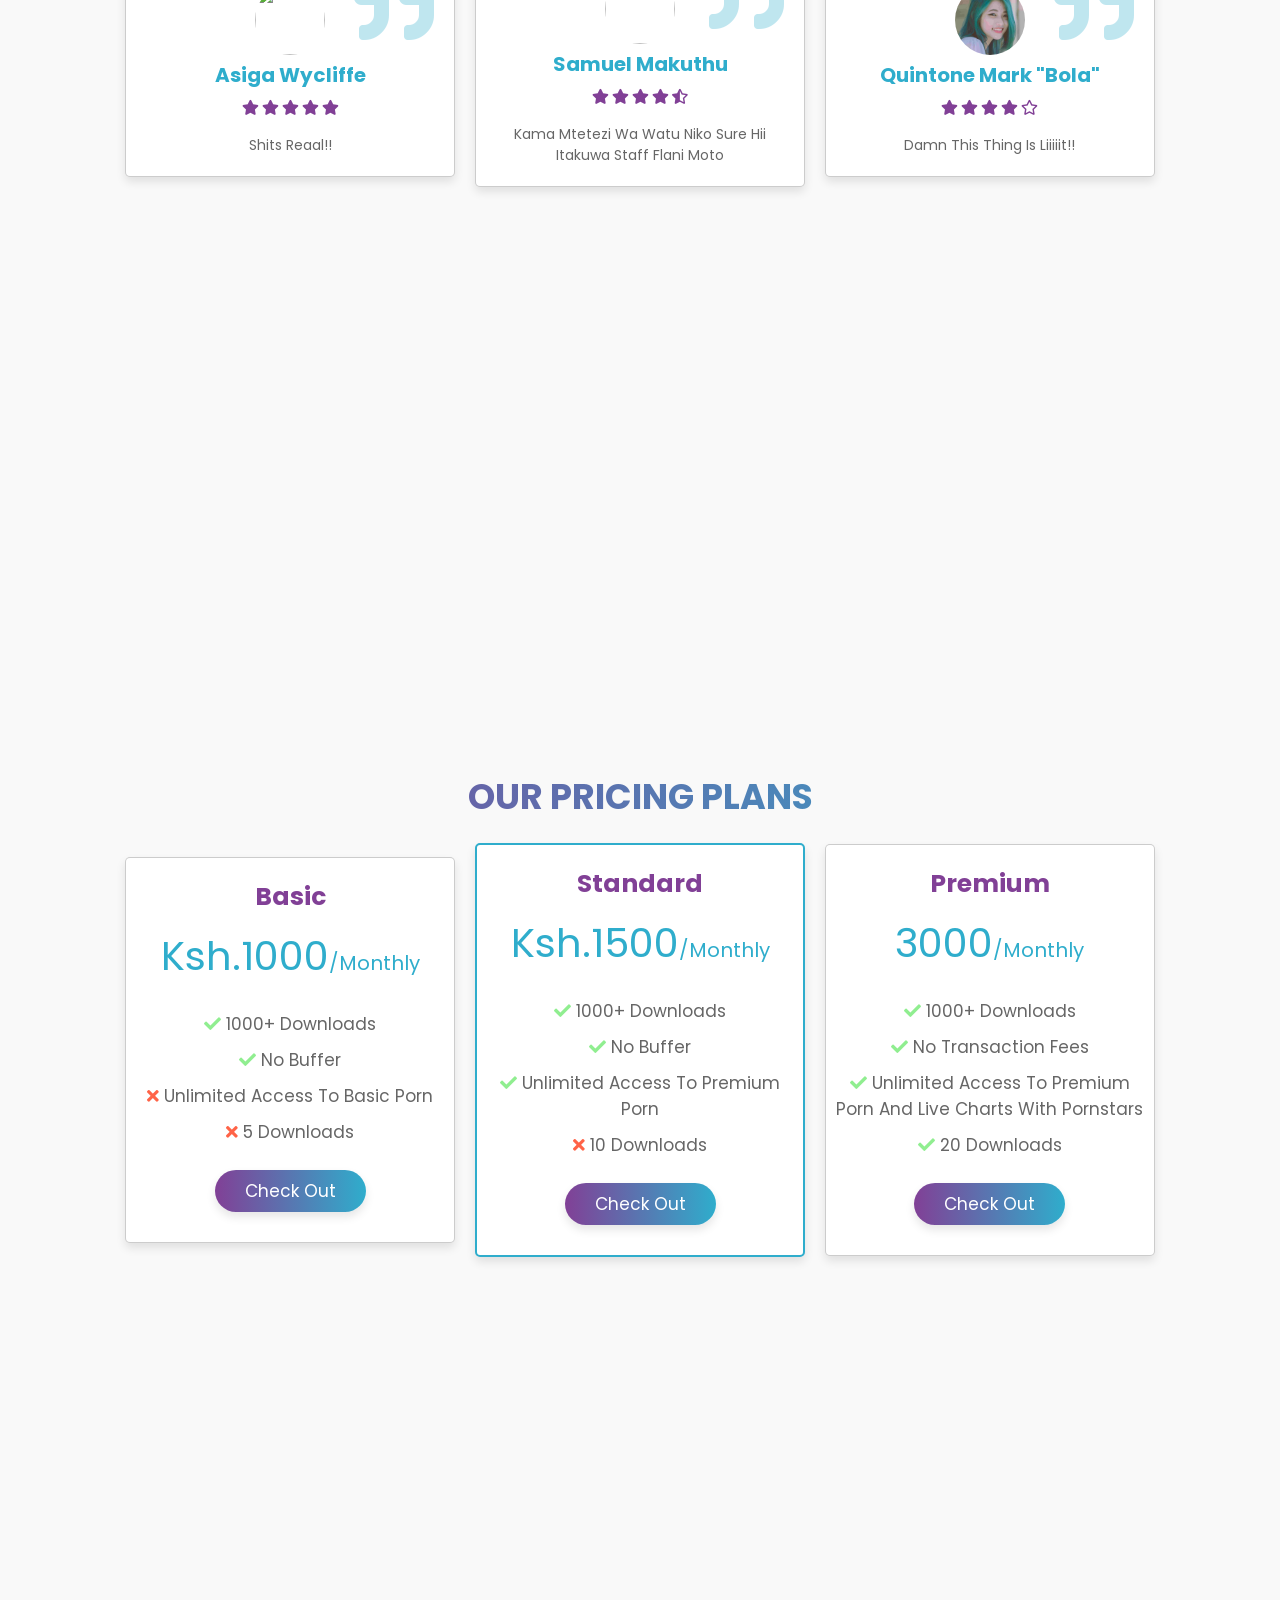
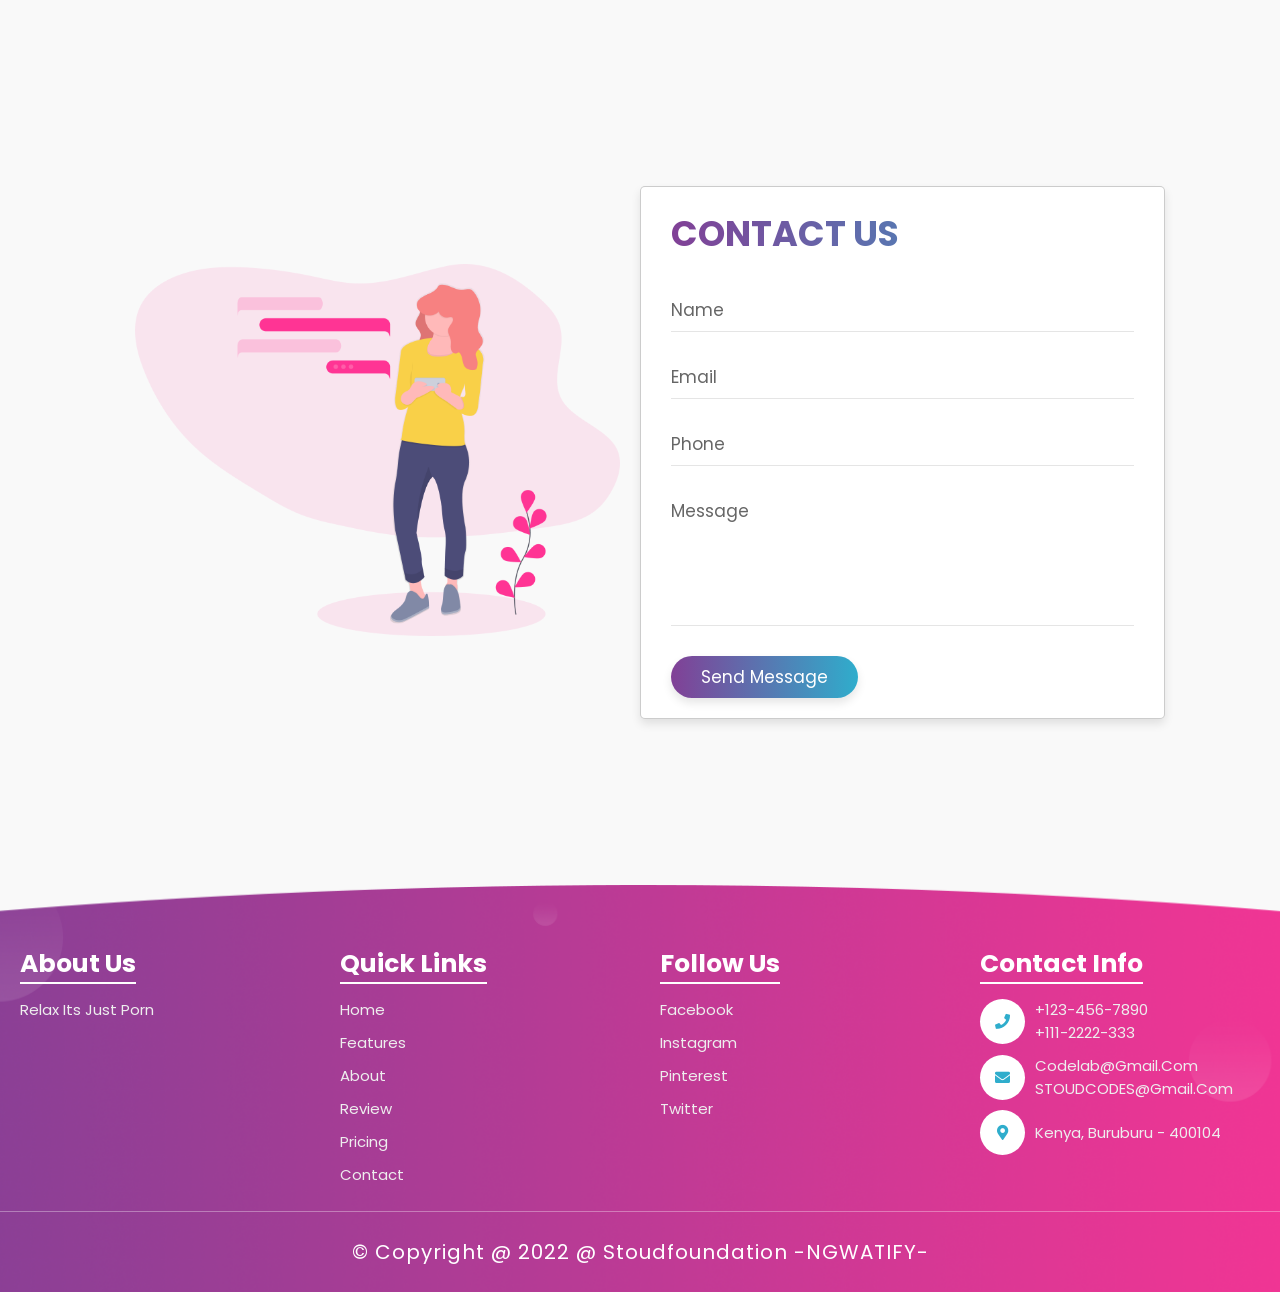
==== commit 062325d7: "Update index.html" ====
--- a/index.html
+++ b/index.html
@@ -1,9 +1,18 @@
 <!DOCTYPE html>
 <html lang="en">
 <head>
+    <!-- Google tag (gtag.js) -->
+<script async src="https://www.googletagmanager.com/gtag/js?id=G-H71173RTPK"></script>
+<script>
+  window.dataLayer = window.dataLayer || [];
+  function gtag(){dataLayer.push(arguments);}
+  gtag('js', new Date());
+
+  gtag('config', 'G-H71173RTPK');
+</script>
     <meta charset="UTF-8">
     <meta name="viewport" content="width=device-width, initial-scale=1.0">
-    <title>ngwatify</title>
+    <title>MARSVILE</title>
 
     <!-- font awesome cdn link  -->
     <link rel="stylesheet" href="https://cdnjs.cloudflare.com/ajax/libs/font-awesome/5.15.3/css/all.min.css">
@@ -18,7 +27,7 @@
 
 <header>
 
-    <a href="#" class="logo"><span>ngwat</span>ify</a>
+    <a href="#" class="logo"><span>MARA</span>NDA</a>
 
     <input type="checkbox" id="menu-bar">
     <label for="menu-bar" class="fas fa-bars"></label>
@@ -41,8 +50,8 @@
 <section class="home" id="home">
 
     <div class="content">
-        <h3>-NGWATIFY-the future of porn <span>showcase</span></h3>
-        <p>ngwatify is an upcoming porn netflix site that is set to takeoff early 2023</p>
+        <h3>-MARSVILE THE CODE HUB<span>showcase</span></h3>
+        <p>MARSVILE is an upcoming CODE LAB site that is set to takeoff early 2023</p>
         <a href="#" class="btn">be notified now</a>
     </div>
 
@@ -102,7 +111,7 @@
         </div>
 
         <div class="content">
-            <h3>Easy And Perfect Solution to quench your sexual thirst</h3>
+            <h3>Easy And Perfect Solution to quench your coding thirst</h3>
             <p>.</p>
             <p>.</p>
             <div class="buttons">
@@ -142,7 +151,7 @@
             <i class="fas fa-quote-right"></i>
             <div class="user">
                 <img src="" alt="">
-                <h3>denniss musyoki</h3>
+                <h3>Asiga Wycliffe</h3>
                 <div class="stars">
                     <i class="fas fa-star"></i>
                     <i class="fas fa-star"></i>
@@ -151,7 +160,7 @@
                     <i class="fas fa-star"></i>
                 </div>
                 <div class="comment">
-                    i am really waiting to see this shieet
+                   shits reaal!!
                 </div>
             </div>
         </div>
@@ -159,7 +168,7 @@
         <div class="box">
             <i class="fas fa-quote-right"></i>
             <div class="user">
-                <img src="images/pic2.png" alt="">
+                <img src="" alt="">
                 <h3>samuel makuthu</h3>
                 <div class="stars">
                     <i class="fas fa-star"></i>
@@ -178,7 +187,7 @@
             <i class="fas fa-quote-right"></i>
             <div class="user">
                 <img src="images/pic3.png" alt="">
-                <h3>jackson beniah</h3>
+                <h3>Quintone Mark "Bola"</h3>
                 <div class="stars">
                     <i class="fas fa-star"></i>
                     <i class="fas fa-star"></i>
@@ -187,7 +196,7 @@
                     <i class="far fa-star"></i>
                 </div>
                 <div class="comment">
-                    as a man of god i have nothing to say
+                    damn this thing is liiiiit!!
                 </div>
             </div>
         </div>
@@ -232,7 +241,7 @@
 
         <div class="box">
             <h3 class="title">premium</h3>
-            <div class="price"><ksh class="2500"></ksh><span>/monthly</span></div>
+            <div class="price">3000</ksh><span>/monthly</span></div>
             <ul>
                 <li> <i class="fas fa-check"></i> 1000+ downloads </li>
                 <li> <i class="fas fa-check"></i> No transaction fees </li>
@@ -325,7 +334,7 @@
             </div>
             <div class="info">
                 <i class="fas fa-envelope"></i>
-                <p> WANANGWATI@gmail.com <br> STOUDCODES@gmail.com </p>
+                <p> codelab@gmail.com <br> STOUDCODES@gmail.com </p>
             </div>
             <div class="info">
                 <i class="fas fa-map-marker-alt"></i>
@@ -361,4 +370,4 @@
 
 
 </body>
-</html>+</html>
